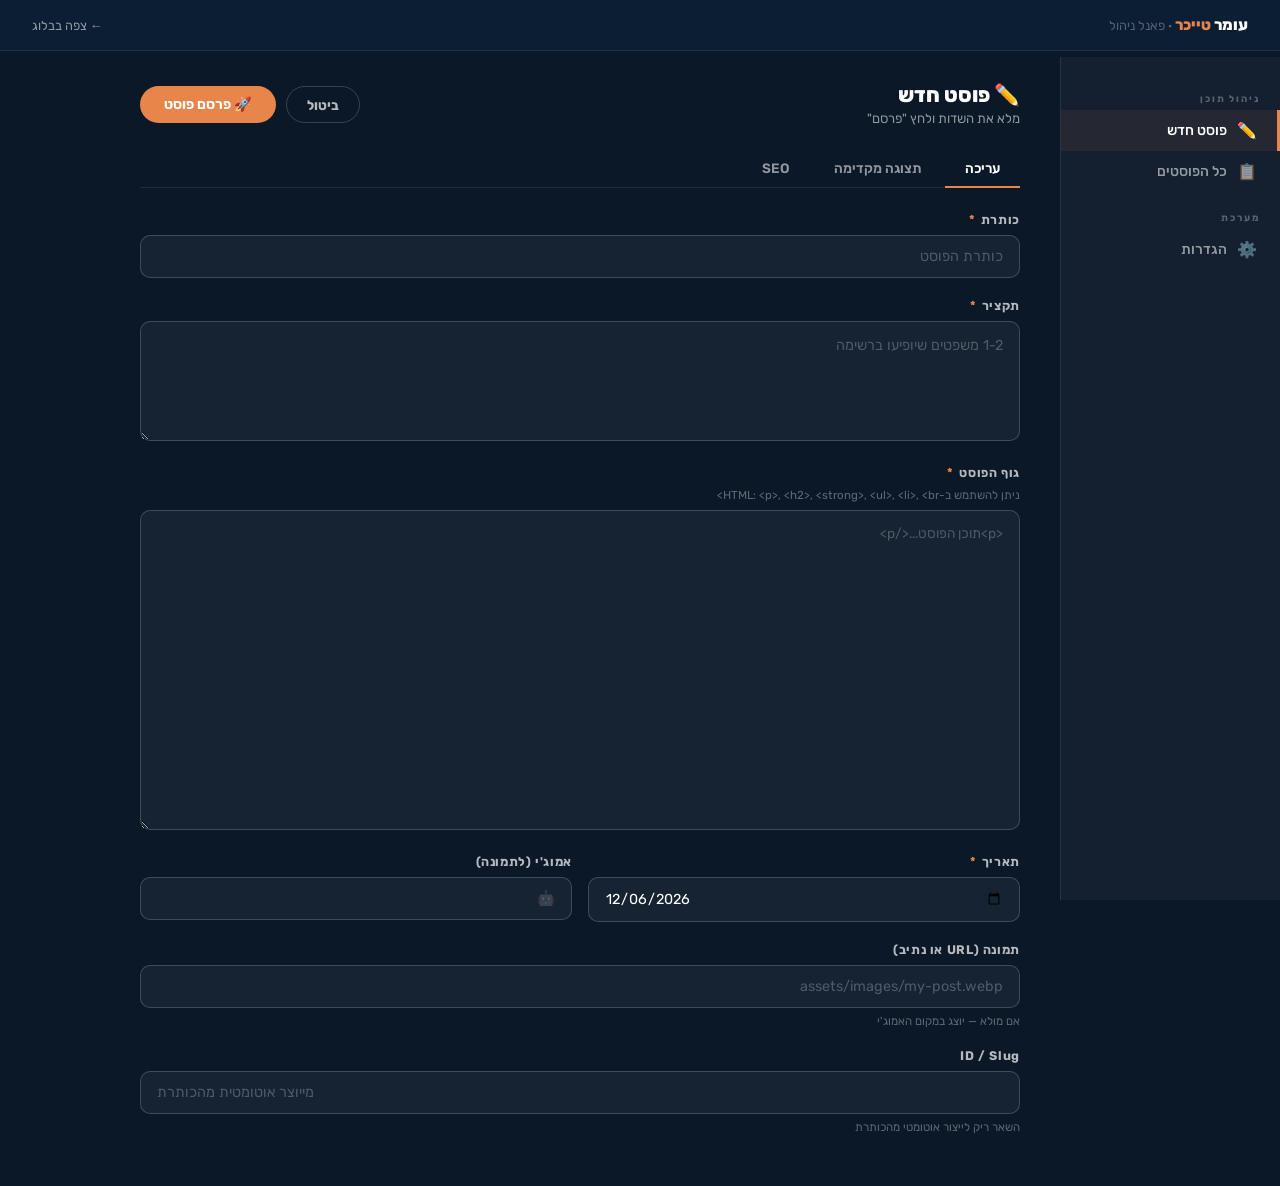
==== admin/index.html @ d45b055b "update" ====
<!DOCTYPE html>
<html lang="he" dir="rtl">
<head>
<meta charset="UTF-8">
<meta name="viewport" content="width=device-width, initial-scale=1.0">
<title>פאנל ניהול — עומר טייכר בלוג</title>
<link href="https://fonts.googleapis.com/css2?family=Rubik:wght@300;400;500;700;900&display=swap" rel="stylesheet">
<link rel="stylesheet" href="admin-style.css">
</head>
<body>

<!-- TOP BAR -->
<div class="topbar">
  <a href="../" class="topbar-logo">עומר <span>טייכר</span> <span style="color:rgba(255,255,255,0.3);font-weight:400;font-size:0.8rem"> · פאנל ניהול</span></a>
  <div class="topbar-right">
    <a href="../" target="_blank" class="topbar-site-link">← צפה בבלוג</a>
  </div>
</div>

<!-- LAYOUT -->
<div class="admin-layout">

  <!-- SIDEBAR -->
  <aside class="sidebar">
    <div class="sidebar-section">
      <div class="sidebar-label">ניהול תוכן</div>
      <button class="sidebar-btn active" onclick="showSection('new-post')" id="nav-new-post">
        <span class="sidebar-icon">✏️</span> פוסט חדש
      </button>
      <button class="sidebar-btn" onclick="showSection('all-posts')" id="nav-all-posts">
        <span class="sidebar-icon">📋</span> כל הפוסטים
      </button>
    </div>
    <div class="sidebar-section">
      <div class="sidebar-label">מערכת</div>
      <button class="sidebar-btn" onclick="showSection('settings')" id="nav-settings">
        <span class="sidebar-icon">⚙️</span> הגדרות
      </button>
    </div>
  </aside>

  <!-- MAIN -->
  <main class="main">
    <div id="alert-global"></div>

    <!-- ===================== NEW / EDIT POST ===================== -->
    <div id="section-new-post">
      <div class="section-header">
        <div>
          <div class="section-title" id="form-section-title">✏️ פוסט חדש</div>
          <div class="section-subtitle" id="form-section-sub">מלא את השדות ולחץ "פרסם"</div>
        </div>
        <div style="display:flex;gap:10px">
          <button class="btn btn-secondary" onclick="cancelEdit()">ביטול</button>
          <button class="btn btn-primary" id="btn-save" onclick="handleSave()">🚀 פרסם פוסט</button>
        </div>
      </div>

      <div id="alert-form"></div>

      <div class="tabs">
        <button class="tab-btn active" onclick="switchTab('edit',this)">עריכה</button>
        <button class="tab-btn" onclick="switchTab('preview',this)">תצוגה מקדימה</button>
        <button class="tab-btn" onclick="switchTab('seo',this)">SEO</button>
      </div>

      <form id="post-form" onsubmit="return false">

        <!-- EDIT TAB -->
        <div id="tab-edit">
          <div class="form-group">
            <label class="form-label">כותרת <span class="required">*</span></label>
            <input id="f-title" class="form-input" type="text" placeholder="כותרת הפוסט"
              oninput="AdminPosts.updatePreview();AdminPosts.updateSlugPreview();AdminPosts.updateSeoAuto()">
            <div class="slug-preview" id="slug-preview"></div>
          </div>

          <div class="form-group">
            <label class="form-label">תקציר <span class="required">*</span></label>
            <textarea id="f-excerpt" class="form-textarea" rows="3" placeholder="1-2 משפטים שיופיעו ברשימה"
              oninput="AdminPosts.updatePreview();AdminPosts.updateSeoAuto()"></textarea>
          </div>

          <div class="form-group">
            <label class="form-label">גוף הפוסט <span class="required">*</span></label>
            <div class="form-hint" style="margin-bottom:8px">ניתן להשתמש ב-HTML: &lt;p&gt;, &lt;h2&gt;, &lt;strong&gt;, &lt;ul&gt;, &lt;li&gt;, &lt;br&gt;</div>
            <textarea id="f-body" class="form-textarea body-textarea" placeholder="&lt;p&gt;תוכן הפוסט...&lt;/p&gt;"
              oninput="AdminPosts.updatePreview()"></textarea>
          </div>

          <div class="form-row">
            <div class="form-group">
              <label class="form-label">תאריך <span class="required">*</span></label>
              <input id="f-date" class="form-input" type="date" oninput="AdminPosts.updatePreview()">
            </div>
            <div class="form-group">
              <label class="form-label">אמוג'י (לתמונה)</label>
              <input id="f-emoji" class="form-input" type="text" placeholder="🤖" maxlength="4"
                oninput="AdminPosts.updatePreview()">
            </div>
          </div>

          <div class="form-group">
            <label class="form-label">תמונה (URL או נתיב)</label>
            <input id="f-image" class="form-input" type="text" placeholder="assets/images/my-post.webp">
            <div class="form-hint">אם מולא — יוצג במקום האמוג'י</div>
          </div>

          <div class="form-group">
            <label class="form-label">ID / Slug</label>
            <input id="f-slug" class="form-input" type="text" placeholder="מייוצר אוטומטית מהכותרת"
              style="direction:ltr;text-align:left">
            <div class="form-hint">השאר ריק לייצור אוטומטי מהכותרת</div>
          </div>
        </div>

        <!-- PREVIEW TAB -->
        <div id="tab-preview" style="display:none">
          <div id="preview-content"></div>
        </div>

        <!-- SEO TAB -->
        <div id="tab-seo" style="display:none">
          <div class="alert alert-info">
            שדות ה-SEO מתמלאים אוטומטית מהכותרת והתקציר. ניתן לשנות ידנית.
          </div>
          <div class="form-group">
            <label class="form-label">כותרת SEO (seo_title)</label>
            <input id="f-seo-title" class="form-input" type="text" placeholder="כותרת לגוגל"
              oninput="this.dataset.userEdited='1'">
            <div class="form-hint">מומלץ: עד 60 תווים</div>
          </div>
          <div class="form-group">
            <label class="form-label">תיאור SEO (seo_desc)</label>
            <textarea id="f-seo-desc" class="form-textarea" rows="3" placeholder="תיאור לגוגל"
              oninput="this.dataset.userEdited='1'"></textarea>
            <div class="form-hint">מומלץ: עד 155 תווים</div>
          </div>
        </div>

      </form>
    </div>

    <!-- ===================== ALL POSTS ===================== -->
    <div id="section-all-posts" style="display:none">
      <div class="section-header">
        <div>
          <div class="section-title">📋 כל הפוסטים</div>
          <div class="section-subtitle" id="posts-list-subtitle">טוען...</div>
        </div>
        <button class="btn btn-primary" onclick="showSection('new-post')">+ פוסט חדש</button>
      </div>
      <div id="alert-list"></div>
      <div id="posts-list-container"></div>
    </div>

    <!-- ===================== SETTINGS ===================== -->
    <div id="section-settings" style="display:none">
      <div class="section-header">
        <div>
          <div class="section-title">⚙️ הגדרות GitHub</div>
          <div class="section-subtitle">נדרש לשמירה ופרסום אוטומטי</div>
        </div>
      </div>
      <div id="alert-settings"></div>

      <div class="card">
        <div class="card-header">
          <div class="card-title">חיבור ל-GitHub</div>
          <div id="gh-status-badge" style="font-size:0.75rem;color:rgba(255,255,255,0.4)">לא מחובר</div>
        </div>

        <div class="settings-section">
          <div class="form-row">
            <div class="form-group">
              <label class="form-label">GitHub Owner (שם משתמש / ארגון)</label>
              <input id="s-owner" class="form-input" type="text" placeholder="omer-taicher"
                style="direction:ltr;text-align:left">
            </div>
            <div class="form-group">
              <label class="form-label">Repository Name</label>
              <input id="s-repo" class="form-input" type="text" placeholder="blog"
                style="direction:ltr;text-align:left">
            </div>
          </div>

          <div class="form-group">
            <label class="form-label">Personal Access Token</label>
            <div class="token-input-wrap">
              <input id="s-token" class="form-input" type="password"
                placeholder="ghp_xxxxxxxxxxxxxxxxxxxx"
                style="direction:ltr;text-align:left;padding-left:44px">
              <button class="token-toggle" onclick="toggleTokenVisibility()" title="הצג/הסתר">👁</button>
            </div>
            <div class="form-hint">דרוש scope: contents (read + write). <a href="https://github.com/settings/tokens/new" target="_blank" style="color:var(--orange)">צור טוקן חדש ↗</a></div>
          </div>

          <div style="display:flex;gap:10px;align-items:center">
            <button class="btn btn-primary" onclick="saveSettings()">💾 שמור הגדרות</button>
            <button class="btn btn-secondary" onclick="testConnection()">🔌 בדוק חיבור</button>
            <span id="settings-spinner" style="display:none"><span class="spinner"></span></span>
          </div>
        </div>
      </div>

      <div class="card" style="margin-top:16px">
        <div class="card-header"><div class="card-title">מידע</div></div>
        <div style="font-size:0.82rem;color:var(--mid-dark);line-height:1.8">
          <p>• שינויים נשמרים ישירות ל-<code style="color:var(--orange)">posts.json</code> ב-GitHub</p>
          <p>• Vercel מזהה את השינוי ומפרסם אוטומטית תוך ~30 שניות</p>
          <p>• עד 10 גיבויים אחרונים נשמרים בתיקיית <code style="color:var(--orange)">admin/backups/</code></p>
          <p>• הטוקן נשמר ב-localStorage בדפדפן שלך בלבד</p>
        </div>
      </div>
    </div>

  </main>
</div>

<!-- DELETE CONFIRM MODAL -->
<div class="modal-overlay" id="delete-modal">
  <div class="modal">
    <h3>מחיקת פוסט</h3>
    <p id="delete-modal-text">האם אתה בטוח שברצונך למחוק את הפוסט? פעולה זו אינה הפיכה.</p>
    <div class="modal-actions">
      <button class="btn btn-secondary" onclick="closeDeleteModal()">ביטול</button>
      <button class="btn btn-danger" id="delete-confirm-btn" onclick="confirmDelete()">מחק</button>
    </div>
  </div>
</div>

<script src="admin-core.js"></script>
<script src="admin-posts.js"></script>
<script>
// ---- Section routing ----
let _pendingDeleteId = null;

function showSection(name) {
  ['new-post','all-posts','settings'].forEach(s => {
    document.getElementById(`section-${s}`).style.display = s === name ? '' : 'none';
    document.getElementById(`nav-${s}`)?.classList.toggle('active', s === name);
  });
  if (name === 'all-posts') loadPostsList();
  if (name === 'settings') loadSettingsFields();
}

// ---- Tabs ----
function switchTab(name, btn) {
  ['edit','preview','seo'].forEach(t => {
    document.getElementById(`tab-${t}`).style.display = t === name ? '' : 'none';
  });
  document.querySelectorAll('.tab-btn').forEach(b => b.classList.remove('active'));
  btn.classList.add('active');
  if (name === 'preview') AdminPosts.updatePreview();
}

// ---- Post form ----
function handleSave() {
  AdminPosts.save(document.getElementById('alert-form')).then(post => {
    if (post) {
      // Refresh list if visible
      if (document.getElementById('section-all-posts').style.display !== 'none') loadPostsList();
    }
  }).catch(e => {
    AdminCore.showAlert(document.getElementById('alert-form'), 'error', e.message);
  });
}

function cancelEdit() {
  AdminPosts.resetForm();
  document.getElementById('form-section-title').textContent = '✏️ פוסט חדש';
  document.getElementById('form-section-sub').textContent = 'מלא את השדות ולחץ "פרסם"';
  document.getElementById('btn-save').textContent = '🚀 פרסם פוסט';
}

function startEdit(postId) {
  const post = AdminPosts.getAll().find(p => p.id === postId);
  if (!post) return;
  AdminPosts.fillForm(post);
  document.getElementById('form-section-title').textContent = `✏️ עריכת פוסט`;
  document.getElementById('form-section-sub').textContent = post.title;
  document.getElementById('btn-save').textContent = '💾 שמור שינויים';
  showSection('new-post');
  switchTab('edit', document.querySelector('.tab-btn'));
}

// ---- Posts list ----
async function loadPostsList() {
  const container = document.getElementById('posts-list-container');
  const sub = document.getElementById('posts-list-subtitle');
  container.innerHTML = '<div style="padding:20px;color:var(--mid-dark);font-size:0.88rem"><span class="spinner"></span> טוען פוסטים...</div>';
  try {
    const posts = await AdminPosts.load();
    sub.textContent = `${posts.length} פוסטים`;
    if (posts.length === 0) {
      container.innerHTML = `<div class="empty-posts"><div class="empty-icon">📝</div><p>אין פוסטים עדיין</p><button class="btn btn-primary" onclick="showSection('new-post')">+ כתוב פוסט ראשון</button></div>`;
      return;
    }
    container.innerHTML = posts.map(p => `
      <div class="post-item">
        <div class="post-item-emoji">${p.emoji || '📝'}</div>
        <div class="post-item-body">
          <div class="post-item-title">${p.title}</div>
          <div class="post-item-meta">${AdminCore.formatDate(p.date)} · ${p.id}</div>
        </div>
        <div class="post-item-actions">
          <button class="btn btn-secondary btn-sm" onclick="startEdit('${p.id}')">✏️ ערוך</button>
          <button class="btn btn-danger btn-sm" onclick="openDeleteModal('${p.id}','${p.title.replace(/'/g,"\\'")}')">🗑 מחק</button>
        </div>
      </div>`).join('');
  } catch(e) {
    container.innerHTML = '';
    AdminCore.showAlert(document.getElementById('alert-list'), 'error', e.message);
  }
}

// ---- Delete modal ----
function openDeleteModal(id, title) {
  _pendingDeleteId = id;
  document.getElementById('delete-modal-text').textContent = `האם אתה בטוח שברצונך למחוק את הפוסט "${title}"? פעולה זו אינה הפיכה.`;
  document.getElementById('delete-modal').classList.add('open');
}
function closeDeleteModal() {
  _pendingDeleteId = null;
  document.getElementById('delete-modal').classList.remove('open');
}
async function confirmDelete() {
  if (!_pendingDeleteId) return;
  const btn = document.getElementById('delete-confirm-btn');
  btn.disabled = true;
  btn.textContent = 'מוחק...';
  try {
    await AdminPosts.deletePost(_pendingDeleteId, document.getElementById('alert-list'));
    closeDeleteModal();
    loadPostsList();
  } catch(e) {
    AdminCore.showAlert(document.getElementById('alert-list'), 'error', e.message);
    closeDeleteModal();
  } finally {
    btn.disabled = false;
    btn.textContent = 'מחק';
  }
}
document.getElementById('delete-modal').addEventListener('click', e => {
  if (e.target === e.currentTarget) closeDeleteModal();
});

// ---- Settings ----
function loadSettingsFields() {
  const c = AdminCore.getConfig();
  document.getElementById('s-token').value = c.token;
  document.getElementById('s-owner').value = c.owner;
  document.getElementById('s-repo').value  = c.repo;
  updateGhStatus();
}

function saveSettings() {
  const token = document.getElementById('s-token').value.trim();
  const owner = document.getElementById('s-owner').value.trim();
  const repo  = document.getElementById('s-repo').value.trim();
  AdminCore.saveConfig(token, owner, repo);
  AdminCore.showAlert(document.getElementById('alert-settings'), 'success', 'ההגדרות נשמרו');
  updateGhStatus();
}

function updateGhStatus() {
  const badge = document.getElementById('gh-status-badge');
  if (AdminCore.isConfigured()) {
    const c = AdminCore.getConfig();
    badge.style.color = '#6dd6a0';
    badge.textContent = `✓ ${c.owner}/${c.repo}`;
  } else {
    badge.style.color = 'rgba(255,255,255,0.4)';
    badge.textContent = 'לא מחובר';
  }
}

async function testConnection() {
  const spinner = document.getElementById('settings-spinner');
  spinner.style.display = '';
  try {
    const c = AdminCore.getConfig();
    if (!c.token) throw new Error('טוקן חסר');
    await AdminCore.ghRequest('/contents/posts.json');
    AdminCore.showAlert(document.getElementById('alert-settings'), 'success', '✓ החיבור תקין! posts.json נמצא.');
  } catch(e) {
    AdminCore.showAlert(document.getElementById('alert-settings'), 'error', `שגיאה: ${e.message}`);
  } finally {
    spinner.style.display = 'none';
  }
}

function toggleTokenVisibility() {
  const inp = document.getElementById('s-token');
  inp.type = inp.type === 'password' ? 'text' : 'password';
}

// ---- Init ----
document.getElementById('f-date').value = AdminCore.todayISO();
updateGhStatus();
</script>
</body>
</html>
---- admin/admin-style.css ----
* { margin:0; padding:0; box-sizing:border-box; }
:root {
  --orange: #e8854a;
  --orange-deep: #c96a2a;
  --navy: #0d1f35;
  --navy2: #142030;
  --navy3: #0a1828;
  --mid-dark: rgba(255,255,255,0.55);
  --border: rgba(255,255,255,0.09);
  --border-strong: rgba(255,255,255,0.18);
  --input-bg: rgba(255,255,255,0.05);
  --input-focus: rgba(232,133,74,0.15);
  --success: #4caf7d;
  --danger: #e85a4a;
}
body {
  font-family:'Rubik',sans-serif;
  background:var(--navy3);
  color:#fff;
  direction:rtl;
  min-height:100vh;
}

/* TOP BAR */
.topbar {
  background:rgba(13,31,53,0.98);
  backdrop-filter:blur(12px);
  padding:16px 32px;
  display:flex; align-items:center; justify-content:space-between;
  border-bottom:1px solid var(--border);
  position:sticky; top:0; z-index:100;
}
.topbar-logo { font-size:0.95rem; font-weight:800; color:#fff; text-decoration:none; }
.topbar-logo span { color:var(--orange); }
.topbar-right { display:flex; align-items:center; gap:12px; }
.topbar-site-link {
  color:var(--mid-dark); font-size:0.8rem; text-decoration:none;
  display:flex; align-items:center; gap:6px; transition:color 0.2s;
}
.topbar-site-link:hover { color:#fff; }

/* LAYOUT */
.admin-layout {
  display:grid;
  grid-template-columns:220px 1fr;
  min-height:calc(100vh - 57px);
}

/* SIDEBAR */
.sidebar {
  background:var(--navy2);
  border-left:1px solid var(--border);
  padding:24px 0;
  position:sticky; top:57px;
  height:calc(100vh - 57px);
  overflow-y:auto;
}
.sidebar-section { margin-bottom:8px; }
.sidebar-label {
  font-size:0.6rem; font-weight:700; letter-spacing:0.2em;
  color:rgba(255,255,255,0.3); text-transform:uppercase;
  padding:12px 20px 6px;
}
.sidebar-btn {
  width:100%; background:transparent; border:none; color:inherit; font-family:inherit;
  padding:11px 20px; text-align:right; font-size:0.88rem; font-weight:500;
  cursor:pointer; display:flex; align-items:center; gap:10px;
  color:var(--mid-dark); transition:all 0.15s;
  border-right:3px solid transparent;
}
.sidebar-btn:hover { color:#fff; background:rgba(255,255,255,0.04); }
.sidebar-btn.active {
  color:#fff; border-right-color:var(--orange);
  background:rgba(232,133,74,0.08);
}
.sidebar-icon { font-size:1rem; width:20px; text-align:center; }

/* MAIN CONTENT */
.main {
  padding:32px 40px;
  overflow-y:auto;
  max-width:960px;
}

/* SECTION HEADER */
.section-header {
  display:flex; align-items:center; justify-content:space-between;
  margin-bottom:24px;
}
.section-title {
  font-size:1.3rem; font-weight:800; color:#fff;
}
.section-subtitle {
  font-size:0.82rem; color:var(--mid-dark); margin-top:4px;
}

/* BUTTONS */
.btn {
  border:none; cursor:pointer; font-family:inherit; font-weight:700;
  border-radius:50px; transition:all 0.2s; display:inline-flex; align-items:center; gap:8px;
}
.btn-primary {
  background:var(--orange); color:#fff;
  padding:10px 24px; font-size:0.88rem;
}
.btn-primary:hover { background:var(--orange-deep); }
.btn-secondary {
  background:transparent; color:rgba(255,255,255,0.7);
  border:1.5px solid var(--border-strong);
  padding:9px 20px; font-size:0.85rem;
}
.btn-secondary:hover { border-color:var(--orange); color:var(--orange); }
.btn-danger {
  background:transparent; color:var(--danger);
  border:1.5px solid rgba(232,90,74,0.3);
  padding:7px 16px; font-size:0.8rem;
}
.btn-danger:hover { background:rgba(232,90,74,0.1); }
.btn-sm { padding:6px 14px; font-size:0.78rem; border-radius:8px; }
.btn:disabled { opacity:0.5; cursor:not-allowed; }

/* FORM */
.form-group { margin-bottom:20px; }
.form-label {
  display:block; font-size:0.78rem; font-weight:700;
  color:rgba(255,255,255,0.7); margin-bottom:8px; letter-spacing:0.05em;
}
.form-label .required { color:var(--orange); margin-right:2px; }
.form-input, .form-textarea, .form-select {
  width:100%; background:var(--input-bg);
  border:1px solid var(--border-strong);
  border-radius:10px; padding:12px 16px;
  color:#fff; font-family:inherit; font-size:0.9rem;
  transition:border-color 0.2s, background 0.2s; outline:none;
}
.form-input:focus, .form-textarea:focus, .form-select:focus {
  border-color:var(--orange); background:var(--input-focus);
}
.form-input::placeholder, .form-textarea::placeholder { color:rgba(255,255,255,0.25); }
.form-select option { background:var(--navy2); }
.form-textarea { resize:vertical; min-height:120px; line-height:1.6; }
.form-textarea.body-textarea { min-height:320px; font-size:0.85rem; }
.form-hint { font-size:0.72rem; color:rgba(255,255,255,0.35); margin-top:6px; }
.form-row { display:grid; grid-template-columns:1fr 1fr; gap:16px; }
.form-row-3 { display:grid; grid-template-columns:1fr 1fr 1fr; gap:16px; }

/* CARD */
.card {
  background:var(--navy2);
  border:1px solid var(--border);
  border-radius:14px;
  padding:24px;
  margin-bottom:16px;
}
.card-header {
  display:flex; align-items:center; justify-content:space-between;
  margin-bottom:16px; padding-bottom:14px;
  border-bottom:1px solid var(--border);
}
.card-title { font-size:0.88rem; font-weight:700; color:#fff; }

/* POST LIST ITEM */
.post-item {
  background:var(--navy2);
  border:1px solid var(--border);
  border-radius:12px;
  padding:16px 20px;
  margin-bottom:10px;
  display:flex; align-items:center; gap:16px;
  transition:border-color 0.15s;
}
.post-item:hover { border-color:var(--border-strong); }
.post-item-emoji { font-size:1.8rem; flex-shrink:0; }
.post-item-body { flex:1; min-width:0; }
.post-item-title {
  font-size:0.92rem; font-weight:700; color:#fff;
  white-space:nowrap; overflow:hidden; text-overflow:ellipsis;
}
.post-item-meta { font-size:0.72rem; color:var(--mid-dark); margin-top:4px; }
.post-item-actions { display:flex; gap:8px; flex-shrink:0; }

/* ALERT */
.alert {
  padding:12px 16px; border-radius:10px;
  font-size:0.85rem; font-weight:500;
  margin-bottom:16px; display:flex; align-items:center; gap:10px;
}
.alert-success { background:rgba(76,175,125,0.12); border:1px solid rgba(76,175,125,0.3); color:#6dd6a0; }
.alert-error { background:rgba(232,90,74,0.12); border:1px solid rgba(232,90,74,0.3); color:#f0948a; }
.alert-info { background:rgba(232,133,74,0.1); border:1px solid rgba(232,133,74,0.25); color:#f0b088; }

/* TABS */
.tabs { display:flex; gap:4px; border-bottom:1px solid var(--border); margin-bottom:24px; }
.tab-btn {
  background:transparent; border:none; cursor:pointer; font-family:inherit;
  color:var(--mid-dark); font-size:0.85rem; font-weight:600;
  padding:10px 20px; border-bottom:2px solid transparent;
  margin-bottom:-1px; transition:all 0.15s;
}
.tab-btn.active { color:#fff; border-bottom-color:var(--orange); }
.tab-btn:hover { color:#fff; }

/* PREVIEW */
.preview-frame {
  background:var(--navy);
  border:1px solid var(--border);
  border-radius:14px;
  padding:32px;
  margin-top:24px;
}
.preview-title {
  font-size:0.6rem; font-weight:700; letter-spacing:0.2em;
  color:var(--orange); text-transform:uppercase; margin-bottom:16px;
  display:flex; align-items:center; gap:8px;
}
.preview-title::before { content:''; width:20px; height:2px; background:var(--orange); }
.preview-post-title {
  font-size:1.6rem; font-weight:900; color:#fff;
  line-height:1.25; margin-bottom:12px; letter-spacing:-0.02em;
}
.preview-excerpt { font-size:0.9rem; color:var(--mid-dark); line-height:1.75; margin-bottom:20px; }
.preview-meta { font-size:0.75rem; color:rgba(255,255,255,0.35); }
.preview-body { font-size:0.9rem; line-height:1.8; color:rgba(255,255,255,0.8); margin-top:24px; padding-top:24px; border-top:1px solid var(--border); }
.preview-body h2 { font-size:1.1rem; font-weight:800; margin:24px 0 10px; color:#fff; }
.preview-body p { margin-bottom:14px; }

/* SLUG PREVIEW */
.slug-preview {
  font-size:0.75rem; color:rgba(255,255,255,0.35);
  margin-top:6px; font-family:monospace; direction:ltr; text-align:left;
}

/* STATS */
.stats-grid { display:grid; grid-template-columns:repeat(3,1fr); gap:16px; margin-bottom:24px; }
.stat-card {
  background:var(--navy2); border:1px solid var(--border);
  border-radius:12px; padding:20px;
}
.stat-value { font-size:2rem; font-weight:900; color:#fff; }
.stat-label { font-size:0.72rem; color:var(--mid-dark); margin-top:4px; font-weight:600; letter-spacing:0.05em; text-transform:uppercase; }
.stat-card.orange-accent { border-color:rgba(232,133,74,0.3); }
.stat-card.orange-accent .stat-value { color:var(--orange); }

/* GITHUB SETTINGS */
.settings-section { margin-bottom:32px; }
.settings-section-title {
  font-size:0.7rem; font-weight:700; letter-spacing:0.15em;
  color:rgba(255,255,255,0.4); text-transform:uppercase;
  margin-bottom:16px;
}
.token-input-wrap { position:relative; }
.token-toggle {
  position:absolute; left:12px; top:50%; transform:translateY(-50%);
  background:transparent; border:none; cursor:pointer; color:var(--mid-dark);
  font-size:1rem; padding:4px;
}

/* MODAL */
.modal-overlay {
  position:fixed; inset:0; background:rgba(0,0,0,0.7);
  display:flex; align-items:center; justify-content:center;
  z-index:1000; backdrop-filter:blur(4px);
  opacity:0; pointer-events:none; transition:opacity 0.2s;
}
.modal-overlay.open { opacity:1; pointer-events:all; }
.modal {
  background:var(--navy2); border:1px solid var(--border-strong);
  border-radius:16px; padding:32px; max-width:420px; width:90%;
  transform:translateY(20px); transition:transform 0.2s;
}
.modal-overlay.open .modal { transform:translateY(0); }
.modal h3 { font-size:1.1rem; font-weight:800; margin-bottom:10px; }
.modal p { color:var(--mid-dark); font-size:0.88rem; line-height:1.6; margin-bottom:24px; }
.modal-actions { display:flex; gap:10px; justify-content:flex-end; }

/* EMPTY */
.empty-posts {
  text-align:center; padding:60px 20px;
  color:var(--mid-dark);
}
.empty-posts .empty-icon { font-size:3rem; margin-bottom:16px; }
.empty-posts p { margin-bottom:20px; }

/* SPINNER */
.spinner {
  display:inline-block; width:16px; height:16px;
  border:2px solid rgba(255,255,255,0.3);
  border-top-color:#fff; border-radius:50%;
  animation:spin 0.6s linear infinite;
}
@keyframes spin { to { transform:rotate(360deg); } }

/* MOBILE */
@media(max-width:768px){
  .admin-layout { grid-template-columns:1fr; }
  .sidebar { display:none; }
  .main { padding:20px; }
  .form-row, .form-row-3 { grid-template-columns:1fr; }
  .stats-grid { grid-template-columns:1fr 1fr; }
}
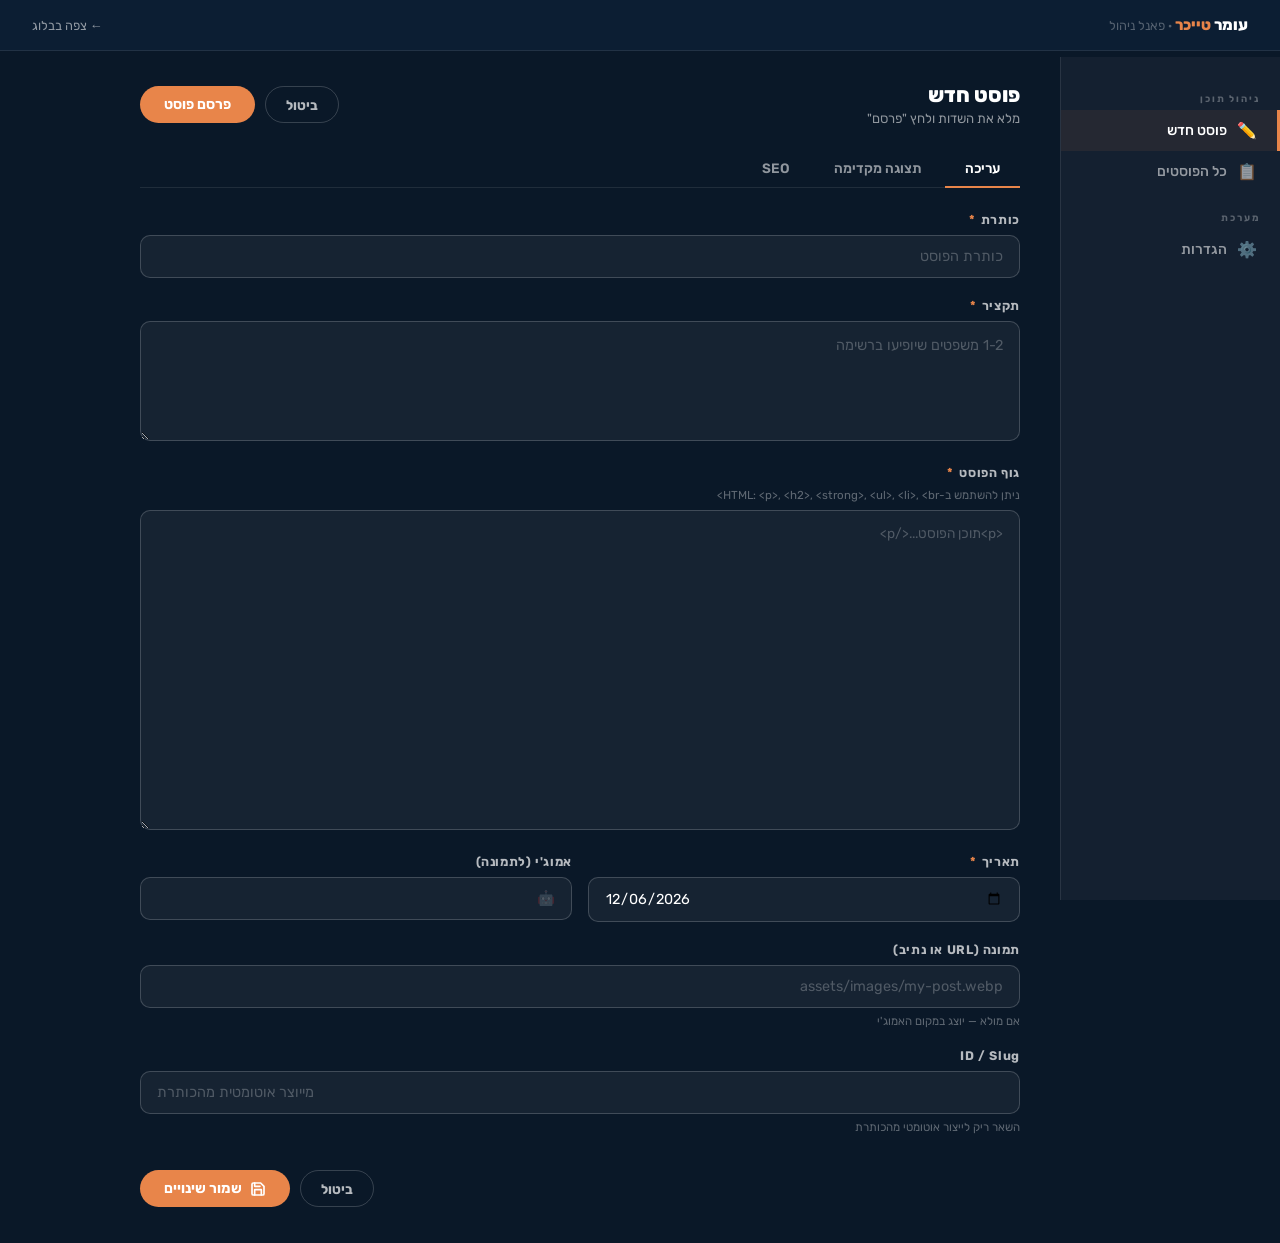
==== commit 0af2152f: "עדכון admin/index.html מפאנל הניהול" ====
--- a/admin/index.html
+++ b/admin/index.html
@@ -47,12 +47,12 @@
     <div id="section-new-post">
       <div class="section-header">
         <div>
-          <div class="section-title" id="form-section-title">✏️ פוסט חדש</div>
+          <div class="section-title" id="form-section-title">פוסט חדש</div>
           <div class="section-subtitle" id="form-section-sub">מלא את השדות ולחץ "פרסם"</div>
         </div>
         <div style="display:flex;gap:10px">
           <button class="btn btn-secondary" onclick="cancelEdit()">ביטול</button>
-          <button class="btn btn-primary" id="btn-save" onclick="handleSave()">🚀 פרסם פוסט</button>
+          <button class="btn btn-primary" id="btn-save" onclick="handleSave()">פרסם פוסט</button>
         </div>
       </div>
 
@@ -138,6 +138,14 @@
           </div>
         </div>
 
+        <div style="display:flex;gap:10px;justify-content:flex-end;padding:16px 0 4px;">
+          <button class="btn btn-secondary" onclick="cancelEdit()">ביטול</button>
+          <button class="btn btn-primary" onclick="handleSave()" id="btn-save-bottom">
+            <svg width="16" height="16" viewBox="0 0 24 24" fill="none" stroke="currentColor" stroke-width="2.5" stroke-linecap="round" stroke-linejoin="round"><path d="M19 21H5a2 2 0 01-2-2V5a2 2 0 012-2h11l5 5v11a2 2 0 01-2 2z"/><polyline points="17 21 17 13 7 13 7 21"/><polyline points="7 3 7 8 15 8"/></svg>
+            שמור שינויים
+          </button>
+        </div>
+
       </form>
     </div>
 
@@ -145,7 +153,7 @@
     <div id="section-all-posts" style="display:none">
       <div class="section-header">
         <div>
-          <div class="section-title">📋 כל הפוסטים</div>
+          <div class="section-title">כל הפוסטים</div>
           <div class="section-subtitle" id="posts-list-subtitle">טוען...</div>
         </div>
         <button class="btn btn-primary" onclick="showSection('new-post')">+ פוסט חדש</button>
@@ -158,7 +166,7 @@
     <div id="section-settings" style="display:none">
       <div class="section-header">
         <div>
-          <div class="section-title">⚙️ הגדרות GitHub</div>
+          <div class="section-title">הגדרות GitHub</div>
           <div class="section-subtitle">נדרש לשמירה ופרסום אוטומטי</div>
         </div>
       </div>
@@ -190,13 +198,13 @@
               <input id="s-token" class="form-input" type="password"
                 placeholder="ghp_xxxxxxxxxxxxxxxxxxxx"
                 style="direction:ltr;text-align:left;padding-left:44px">
-              <button class="token-toggle" onclick="toggleTokenVisibility()" title="הצג/הסתר">👁</button>
+              <button class="token-toggle" onclick="toggleTokenVisibility()" title="הצג/הסתר"></button>
             </div>
             <div class="form-hint">דרוש scope: contents (read + write). <a href="https://github.com/settings/tokens/new" target="_blank" style="color:var(--orange)">צור טוקן חדש ↗</a></div>
           </div>
 
           <div style="display:flex;gap:10px;align-items:center">
-            <button class="btn btn-primary" onclick="saveSettings()">💾 שמור הגדרות</button>
+            <button class="btn btn-primary" onclick="saveSettings()">שמור הגדרות</button>
             <button class="btn btn-secondary" onclick="testConnection()">🔌 בדוק חיבור</button>
             <span id="settings-spinner" style="display:none"><span class="spinner"></span></span>
           </div>
@@ -268,18 +276,20 @@
 
 function cancelEdit() {
   AdminPosts.resetForm();
-  document.getElementById('form-section-title').textContent = '✏️ פוסט חדש';
+  document.getElementById('form-section-title').textContent = 'פוסט חדש';
   document.getElementById('form-section-sub').textContent = 'מלא את השדות ולחץ "פרסם"';
-  document.getElementById('btn-save').textContent = '🚀 פרסם פוסט';
+  document.getElementById('btn-save').textContent = 'פרסם פוסט';
+  document.getElementById('btn-save-bottom').innerHTML = `<svg width="16" height="16" viewBox="0 0 24 24" fill="none" stroke="currentColor" stroke-width="2.5" stroke-linecap="round" stroke-linejoin="round"><path d="M19 21H5a2 2 0 01-2-2V5a2 2 0 012-2h11l5 5v11a2 2 0 01-2 2z"/><polyline points="17 21 17 13 7 13 7 21"/><polyline points="7 3 7 8 15 8"/></svg> פרסם פוסט`;
 }
 
 function startEdit(postId) {
   const post = AdminPosts.getAll().find(p => p.id === postId);
   if (!post) return;
   AdminPosts.fillForm(post);
-  document.getElementById('form-section-title').textContent = `✏️ עריכת פוסט`;
+  document.getElementById('form-section-title').textContent = `עריכת פוסט`;
   document.getElementById('form-section-sub').textContent = post.title;
-  document.getElementById('btn-save').textContent = '💾 שמור שינויים';
+  document.getElementById('btn-save').textContent = 'שמור שינויים';
+  document.getElementById('btn-save-bottom').innerHTML = `<svg width="16" height="16" viewBox="0 0 24 24" fill="none" stroke="currentColor" stroke-width="2.5" stroke-linecap="round" stroke-linejoin="round"><path d="M19 21H5a2 2 0 01-2-2V5a2 2 0 012-2h11l5 5v11a2 2 0 01-2 2z"/><polyline points="17 21 17 13 7 13 7 21"/><polyline points="7 3 7 8 15 8"/></svg> שמור שינויים`;
   showSection('new-post');
   switchTab('edit', document.querySelector('.tab-btn'));
 }
